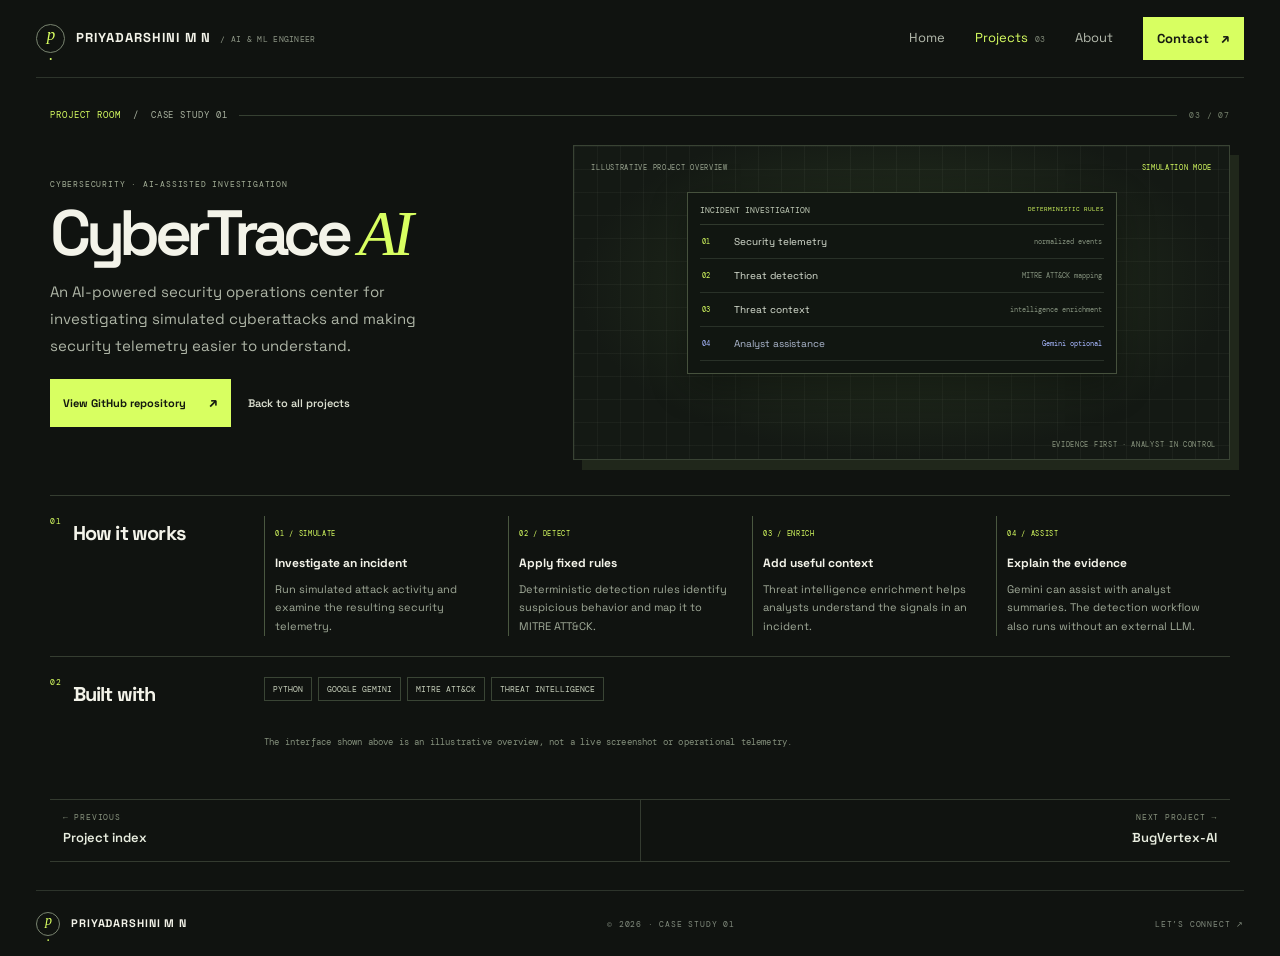
==== portfolio/cybertrace.html @ a996ba56 "Add personal portfolio and Pages workflow" ====
<!doctype html>
<html lang="en"><head><meta charset="utf-8"><meta name="viewport" content="width=device-width, initial-scale=1"><meta name="theme-color" content="#101310"><meta name="description" content="CyberTrace-AI project case study: deterministic threat detection, MITRE ATT&CK mapping, and analyst assistance by Priyadarshini M N."><title>CyberTrace-AI — Project Case Study</title><link rel="icon" type="image/svg+xml" href="favicon.svg"><link rel="preconnect" href="https://fonts.googleapis.com"><link rel="preconnect" href="https://fonts.gstatic.com" crossorigin><link href="https://fonts.googleapis.com/css2?family=DM+Mono:wght@400;500&family=Space+Grotesk:wght@400;500;600;700&display=swap" rel="stylesheet"><link rel="stylesheet" href="styles.css?v=8"><script src="script.js?v=6" defer></script></head>
<body data-page="cybertrace"><a class="skip-link" href="#main">Skip to content</a><header class="site-header"><a class="wordmark" href="index.html"><span class="wordmark-icon">p<span>.</span></span><span>PRIYADARSHINI M N<span class="wordmark-sub"> / AI &amp; ML ENGINEER</span></span></a><button class="menu-toggle" aria-label="Toggle navigation" aria-expanded="false" aria-controls="primary-navigation"><i></i><i></i></button><nav class="nav" id="primary-navigation" aria-label="Main navigation"><a href="index.html">Home</a><a href="projects.html" aria-current="page">Projects <span>03</span></a><a href="about.html">About</a><a href="contact.html" class="nav-cta">Contact <b>↗</b></a></nav></header>
<main id="main" class="shell case-shell"><div class="page-kicker"><a href="projects.html">PROJECT ROOM</a><span> / </span><span>CASE STUDY 01</span><span class="kicker-rule"></span><span class="page-position">03 / 07</span></div><section class="case-hero"><div class="case-heading"><div class="case-label">CYBERSECURITY · AI-ASSISTED INVESTIGATION</div><h1 class="page-title">CyberTrace <em>AI</em></h1><p class="case-lead">An AI-powered security operations center for investigating simulated cyberattacks and making security telemetry easier to understand.</p><div class="case-actions"><a class="button-primary" href="https://github.com/priyadarshini116/CyberTrace-AI" target="_blank" rel="noreferrer">View GitHub repository <span>↗</span></a><a class="text-link" href="projects.html">Back to all projects</a></div></div><div class="case-art cyber-art"><div class="art-topline"><span>ILLUSTRATIVE PROJECT OVERVIEW</span><b>SIMULATION MODE</b></div><div class="soc-card"><div class="soc-card-title"><span>INCIDENT INVESTIGATION</span><b>DETERMINISTIC RULES</b></div><div class="soc-event"><i>01</i><span>Security telemetry</span><small>normalized events</small></div><div class="soc-event"><i>02</i><span>Threat detection</span><small>MITRE ATT&amp;CK mapping</small></div><div class="soc-event"><i>03</i><span>Threat context</span><small>intelligence enrichment</small></div><div class="soc-event optional"><i>04</i><span>Analyst assistance</span><small>Gemini optional</small></div></div><div class="art-caption">EVIDENCE FIRST · ANALYST IN CONTROL</div></div></section>
<section class="case-info"><div class="case-section-title"><span>01</span><h2>How it works</h2></div><div class="workflow-grid"><article><b>01 / SIMULATE</b><h3>Investigate an incident</h3><p>Run simulated attack activity and examine the resulting security telemetry.</p></article><article><b>02 / DETECT</b><h3>Apply fixed rules</h3><p>Deterministic detection rules identify suspicious behavior and map it to MITRE ATT&amp;CK.</p></article><article><b>03 / ENRICH</b><h3>Add useful context</h3><p>Threat intelligence enrichment helps analysts understand the signals in an incident.</p></article><article><b>04 / ASSIST</b><h3>Explain the evidence</h3><p>Gemini can assist with analyst summaries. The detection workflow also runs without an external LLM.</p></article></div></section><section class="case-info case-bottom"><div class="case-section-title"><span>02</span><h2>Built with</h2></div><div class="case-tags"><span>PYTHON</span><span>GOOGLE GEMINI</span><span>MITRE ATT&amp;CK</span><span>THREAT INTELLIGENCE</span></div><p class="case-footnote">The interface shown above is an illustrative overview, not a live screenshot or operational telemetry.</p></section>
<nav class="page-turn" aria-label="Project navigation"><a href="projects.html"><span>← PREVIOUS</span><b>Project index</b></a><a href="bugvertex.html"><span>NEXT PROJECT →</span><b>BugVertex-AI</b></a></nav></main><footer class="site-footer"><a class="wordmark" href="index.html"><span class="wordmark-icon">p<span>.</span></span><span>PRIYADARSHINI M N</span></a><span>© <span data-year></span> · CASE STUDY 01</span><a href="contact.html">LET’S CONNECT ↗</a></footer></body></html>
---- portfolio/styles.css ----
:root{--bg:#101310;--panel:#171b17;--panel2:#1d241d;--ink:#f3f3e9;--muted:#a1a99a;--faint:#727a6c;--line:#2d342b;--acid:#d8ff61;--acid2:#b9e94a;--blue:#94aaff;--orange:#ff8058;--sans:'Space Grotesk',Arial,sans-serif;--mono:'DM Mono',monospace}*{box-sizing:border-box}html{scroll-behavior:smooth}body{margin:0;background:var(--bg);color:var(--ink);font-family:var(--sans);-webkit-font-smoothing:antialiased}a{color:inherit;text-decoration:none}button{font:inherit}.shell{width:min(1210px,calc(100% - 100px));margin:0 auto}.skip-link{position:absolute;top:-60px;left:14px;z-index:30;padding:10px 15px;background:var(--acid);color:#141910}.skip-link:focus{top:12px}.site-header{width:min(1320px,calc(100% - 72px));height:78px;margin:auto;display:flex;align-items:center;justify-content:space-between;border-bottom:1px solid var(--line);position:relative;z-index:10}.wordmark{display:flex;align-items:center;gap:11px;font-size:12px;font-weight:700;letter-spacing:.08em;white-space:nowrap}.wordmark-icon{height:29px;width:29px;display:grid;place-items:center;border:1px solid #78836f;border-radius:50%;font:italic 17px Georgia;color:var(--acid);letter-spacing:-.06em}.wordmark-icon span{color:var(--acid)}.wordmark-sub{font:8px var(--mono);color:#8e9786;letter-spacing:.04em;margin-left:4px}.nav{display:flex;align-items:center;gap:30px;font-size:11px;color:#b4baad}.nav>a:not(.nav-cta):hover,.nav>a[aria-current=page]:not(.nav-cta){color:var(--acid)}.nav a span{font:8px var(--mono);color:#818a79;margin-left:4px}.nav-cta{background:var(--acid);color:#171b12;padding:10px 14px;font-weight:700}.nav-cta b{font-size:14px;margin-left:9px}.menu-toggle{display:none}.home-screen{min-height:calc(100vh - 78px);display:flex;flex-direction:column}.hero{min-height:calc(100vh - 170px);position:relative;display:grid;grid-template-columns:.95fr 1.05fr;align-items:center;gap:50px;padding-top:34px;padding-bottom:45px}.hero-copy{position:relative;z-index:1}.status,.hero-meta,.console-top,.console-label,.console-bottom,.console-side,.scroll-cue,.page-kicker,.page-count,.project-label,.project-open,.site-footer>span,.site-footer>a:last-child,.panel-label,.featured-list-head,.featured-list>a>b,.featured-list>a i,.case-label,.art-topline,.art-caption,.case-section-title>span,.workflow-grid article>b,.page-position,.tile-top,.tile-art>span,.tile-tags,.meeting-flow span,.meeting-flow small,.record-head,.contact-card>a>span,.contact-location>span,.case-footnote,.attribution-note,.benchmark-callout span{font:8px var(--mono);letter-spacing:.1em}.status{display:flex;align-items:center;gap:9px;color:#b0b7a7}.status-light,.contact-card i{display:inline-block;width:7px;height:7px;border-radius:50%;background:var(--acid);box-shadow:0 0 12px #d8ff6190}.status-year{color:#84907c;margin-left:3px}.hero h1{font-size:clamp(67px,7vw,100px);line-height:.86;letter-spacing:-.095em;font-weight:600;margin:31px 0 23px}.hero h1 em,.page-title em{font-family:Georgia,serif;color:var(--acid);font-weight:400;letter-spacing:-.075em}.hero-summary{max-width:440px;color:#aeb4a8;font-size:13px;line-height:1.85;margin:0}.hero-summary strong{color:#eef0e7;font-weight:600}.hero-links{display:flex;align-items:center;gap:22px;margin-top:26px}.button-primary{display:inline-flex;align-items:center;justify-content:space-between;gap:23px;background:var(--acid);color:#151a10;font-size:10px;font-weight:700;padding:13px 16px;transition:transform .2s,background .2s}.button-primary:hover{transform:translateY(-2px);background:#e5ff9a}.button-primary span{font-size:14px}.link-arrow,.text-link{font-size:10px;color:#d9ddce;font-weight:600}.link-arrow span{color:var(--acid);margin-left:5px}.hero-meta{display:flex;align-items:center;gap:11px;margin-top:35px;color:#929b8c;font-size:8px}.meta-line{width:28px;height:1px;background:#46503f}.home-side{max-width:580px;width:100%;justify-self:end}.hero-console{height:330px;position:relative;background:var(--panel);border:1px solid #374033;box-shadow:12px 13px 0 #20271b;overflow:hidden}.console-top{height:36px;border-bottom:1px solid #323b2f;display:flex;justify-content:space-between;align-items:center;padding:0 13px;color:#83907a;font-size:7px}.console-top>span:first-child{display:flex;gap:5px}.console-top i{width:5px;height:5px;border-radius:50%;background:#606e54}.console-top i:first-child{background:var(--orange)}.console-top i:nth-child(2){background:#e4c45a}.console-body{padding:23px 23px 16px}.console-label{color:#8b9682;font-size:7px}.console-label span{float:right;color:var(--acid);font-size:7px}.console-title{font-size:22px;line-height:1.2;font-weight:600;letter-spacing:-.06em;margin-top:12px}.console-title em{font-family:Georgia,serif;font-weight:400;color:var(--acid)}.flow-map{display:flex;align-items:center;margin-top:24px}.flow-node{width:105px;height:76px;border:1px solid #3b4635;background:#1d241b;padding:9px;display:flex;flex-direction:column;justify-content:space-between}.flow-node>span:nth-child(2){font:7px var(--mono);color:#99a490}.flow-node b{font-size:9px;font-weight:500;color:#e9edde}.flow-index{font:7px var(--mono);color:#6b7762}.node-process{border-color:#8ca241;background:#2a311e}.node-process .flow-index,.node-process>span:nth-child(2){color:var(--acid)}.node-result{background:var(--acid);border-color:var(--acid)}.node-result .flow-index,.node-result>span:nth-child(2),.node-result b{color:#1b2411}.flow-connector{flex:1;height:1px;background:#4b5741;position:relative}.flow-connector:after{content:'›';position:absolute;right:-1px;top:-9px;font:17px var(--mono);color:var(--acid)}.flow-connector i{position:absolute;top:-2px;width:4px;height:4px;border-radius:50%;background:var(--acid);animation:travel 2s linear infinite}.flow-connector i:nth-child(2){animation-delay:.6s}.flow-connector i:nth-child(3){animation-delay:1.2s}@keyframes travel{from{left:0;opacity:0}20%{opacity:1}to{left:100%;opacity:0}}.console-bottom{border-top:1px solid #323b2f;margin-top:20px;padding-top:11px;display:flex;justify-content:space-between;color:#889380;font-size:6px}.console-side{position:absolute;right:4px;top:43%;writing-mode:vertical-rl;color:#67715f;font-size:6px}.featured-list{margin-top:20px;border-top:1px solid #374033}.featured-list-head{display:flex;justify-content:space-between;padding:10px 2px;color:#828c79;font-size:7px}.featured-list-head a{color:var(--acid)}.featured-list>a{display:grid;grid-template-columns:36px 1fr 20px;align-items:center;padding:8px 2px;border-top:1px solid #252d24;font-size:10px;color:#dfe4d7;transition:color .2s}.featured-list>a:hover{color:var(--acid)}.featured-list>a>b{font-size:7px;color:#8d987f}.featured-list>a i{font-style:normal;color:var(--acid);text-align:right}.scroll-cue{position:absolute;bottom:11px;left:0;color:#858d7e;font-size:7px;display:flex;align-items:center;gap:9px}.scroll-mark{display:grid;place-items:center;border:1px solid #495142;border-radius:50%;width:22px;height:22px;color:var(--acid);font-size:12px}.hero-deco{position:absolute;top:50px;right:0;color:#6d7963;font:8px var(--mono)}.home-bottom{min-height:48px;border-top:1px solid var(--line);display:flex;justify-content:space-between;align-items:center;color:#7f8978;font:7px var(--mono);letter-spacing:.1em}.home-bottom a{color:#e4ebd9;font:600 9px var(--sans);letter-spacing:0}.home-bottom b{color:var(--acid);margin-left:8px}
.page-shell,.case-shell{padding-top:41px;padding-bottom:28px}.page-kicker{display:flex;align-items:center;gap:12px;color:#aab3a1;font-size:8px}.page-kicker>span:first-child,.page-kicker a{color:var(--acid)}.kicker-rule{height:1px;background:#364032;flex:1}.page-position{color:#77836e}.page-heading-row{display:flex;align-items:end;justify-content:space-between;margin:25px 0 29px}.page-title{font-size:clamp(48px,6vw,73px);line-height:.92;letter-spacing:-.085em;font-weight:600;margin:0}.page-title em{color:#b4ce80}.page-intro{max-width:540px;color:#a2aa9b;font-size:12px;line-height:1.8;margin:15px 0 0}.page-count{border:1px solid #3b4535;padding:10px 15px;color:var(--acid);font-size:21px;text-align:center}.page-count small{font-size:6px;color:#929d88}.project-index{display:grid;grid-template-columns:repeat(3,1fr);gap:16px}.project-tile{border:1px solid #30382e;background:#151914;display:flex;flex-direction:column;transition:transform .2s,border-color .2s}.project-tile:hover{transform:translateY(-4px);border-color:#849c4d}.tile-top{display:flex;justify-content:space-between;padding:13px 14px;color:#9ca793;font-size:7px}.tile-top b{font:14px var(--sans);color:var(--acid)}.tile-art{height:145px;position:relative;overflow:hidden;margin:0 13px;background-color:#111713;border:1px solid #303a30;display:flex;align-items:center;justify-content:center}.tile-art:before{content:"";position:absolute;inset:0;background-image:linear-gradient(#e7efdb0a 1px,transparent 1px),linear-gradient(90deg,#e7efdb0a 1px,transparent 1px);background-size:22px 22px}.tile-art>span{position:absolute;bottom:9px;left:10px;color:#a1ac93;font-size:6px;line-height:1.6}.art-cyber{background-image:radial-gradient(ellipse at center,#344328 0,transparent 65%)}.tile-radar{width:100px;height:100px;border-radius:50%;border:1px solid #b0ce695c;background:repeating-radial-gradient(circle,transparent 0 17px,#b0ce6925 18px 19px);position:relative}.tile-radar:before,.tile-radar:after{content:"";position:absolute;background:#b0ce6940}.tile-radar:before{left:50%;height:100%;width:1px}.tile-radar:after{top:50%;width:100%;height:1px}.tile-radar i{position:absolute;width:5px;height:5px;background:var(--acid);border-radius:50%;box-shadow:0 0 9px var(--acid);left:67%;top:30%}.art-bug{background-image:radial-gradient(ellipse at center,#2c3732 0,transparent 70%)}.tile-code{z-index:1;width:66%;padding:12px;background:#111713;border:1px solid #495345;box-shadow:0 9px 25px #0006}.tile-code>span{font:6px var(--mono);color:#99a590}.tile-code>span b{color:var(--acid);font-weight:400}.tile-code code{display:block;margin-top:9px;font:9px/1.65 var(--mono);color:#ced7c6}.tile-code em{font-style:normal;color:var(--acid)}.art-meeting{background-image:radial-gradient(ellipse at center,#353422 0,transparent 70%)}.tile-wave{height:45px;display:flex;align-items:center;gap:4px;z-index:1}.tile-wave i{width:3px;height:16%;background:var(--acid);opacity:.8;border-radius:2px}.tile-wave i:nth-child(3n){height:65%}.tile-wave i:nth-child(4n){height:95%}.tile-wave i:nth-child(5n){height:45%}.tile-copy{padding:15px 15px 16px;flex:1}.tile-copy h2{font-size:20px;letter-spacing:-.07em;margin:0}.tile-copy h2 em{font:italic 400 1em Georgia;color:var(--acid)}.tile-copy p{font-size:9px;line-height:1.7;color:#9ea797;margin:8px 0 12px}.tile-tags{display:flex;flex-wrap:wrap;gap:5px}.tile-tags span{font:6px var(--mono);color:#c3cdb7;border:1px solid #3a4535;padding:5px 6px}.page-turn{display:grid;grid-template-columns:1fr 1fr;border-top:1px solid #343b30;border-bottom:1px solid #343b30;margin-top:30px}.page-turn>a{display:flex;flex-direction:column;gap:5px;padding:12px 13px}.page-turn>a+ a{border-left:1px solid #343b30;align-items:flex-end;text-align:right}.page-turn span{font:7px var(--mono);letter-spacing:.1em;color:#88937e}.page-turn b{font-size:11px;font-weight:600;color:#e8eddf}.page-turn>a:hover b{color:var(--acid)}
.case-shell{padding-top:31px}.case-hero{display:grid;grid-template-columns:.84fr 1.16fr;gap:48px;align-items:center;padding:24px 0 35px}.case-heading{padding:5px 0}.case-label{font-size:7px;color:#a4af97;line-height:1.6}.case-heading .page-title{margin-top:13px;font-size:clamp(42px,5vw,64px)}.case-heading .page-title em{color:var(--acid)}.case-lead{max-width:430px;color:#aeb5a6;font-size:12px;line-height:1.85;margin:15px 0 20px}.case-actions{display:flex;align-items:center;gap:17px;flex-wrap:wrap}.case-actions .button-primary{font-size:9px;padding:12px 13px}.text-link{font-size:9px}.text-link:hover{color:var(--acid)}.case-art{height:315px;position:relative;border:1px solid #394334;box-shadow:9px 10px 0 #20271b;padding:17px;background-color:#141914;overflow:hidden}.case-art:before{content:"";position:absolute;inset:0;background-image:linear-gradient(#e7efdb0a 1px,transparent 1px),linear-gradient(90deg,#e7efdb0a 1px,transparent 1px);background-size:23px 23px}.cyber-art{background-image:radial-gradient(ellipse at 50% 45%,#293721 0,transparent 70%)}.bug-art{background-image:radial-gradient(ellipse at 50% 45%,#21332d 0,transparent 70%)}.meeting-art{background-image:radial-gradient(ellipse at 50% 45%,#353422 0,transparent 70%)}.art-topline{position:relative;z-index:1;display:flex;justify-content:space-between;color:#9ba691;font-size:6px}.art-topline b{font-weight:400;color:var(--acid)}.soc-card,.patch-card,.meeting-record{z-index:1;position:relative;width:min(430px,90%);margin:20px auto 0;background:#111611;border:1px solid #46513d;padding:12px;box-shadow:0 12px 35px #0005}.soc-card-title{display:flex;justify-content:space-between;border-bottom:1px solid #30392d;padding:0 0 9px;font:7px var(--mono);color:#bec8b5}.soc-card-title b{font-weight:400;color:var(--acid);font-size:6px}.soc-event{display:grid;grid-template-columns:25px 1fr auto;align-items:center;gap:7px;padding:8px 2px;border-bottom:1px solid #293128;font-size:8px;color:#dce3d5}.soc-event i{font:7px var(--mono);color:var(--acid);font-style:normal}.soc-event small{font:6px var(--mono);color:#84917d}.soc-event.optional{color:#afbad1}.soc-event.optional i{color:#a7b7ff}.soc-event.optional small{color:#a7b7ff}.art-caption{position:absolute;bottom:10px;right:13px;color:#8b9780;font-size:6px}.patch-card{margin-top:17px;padding:12px 14px}.patch-card-head{display:flex;justify-content:space-between;border-bottom:1px solid #333e34;padding-bottom:8px;font:6px var(--mono);color:#b9c4b2}.patch-card-head span+span{color:#889583}.repair-step{display:grid;grid-template-columns:32px 1fr 20px;align-items:center;border-bottom:1px solid #2e382f;padding:8px 2px;font-size:8px;color:#dce5d8}.repair-step>b{font:7px var(--mono);color:#8d9b83}.repair-step i{font-style:normal;color:#a5b3c8;text-align:right}.repair-step.checked i{color:var(--acid)}.test-note{padding-top:9px;font:6px var(--mono);letter-spacing:.08em;color:var(--acid)}.meeting-flow{position:relative;z-index:1;display:grid;grid-template-columns:1fr 20px 1fr 20px 1fr;align-items:center;gap:4px;margin:38px 0 15px}.meeting-input,.meeting-output{min-height:67px;display:flex;flex-direction:column;justify-content:center;gap:5px;padding:8px;border:1px solid #46513d;background:#171d16}.meeting-flow span{font-size:5px;color:#a5b392}.meeting-flow b{font-size:8px;font-weight:600;color:#e8edde}.meeting-flow small{font-size:5px;color:#829078;letter-spacing:0}.meeting-output.highlight{background:var(--acid);border-color:var(--acid)}.meeting-output.highlight span,.meeting-output.highlight b,.meeting-output.highlight small{color:#202813}.flow-arrow{color:var(--acid);text-align:center}.meeting-record{margin:0 auto;padding:10px 12px}.record-head{display:flex;justify-content:space-between;font-size:6px;color:#9ea990}.record-head b{font-weight:400;color:var(--acid)}.meeting-record p{margin:7px 0 0;padding-top:6px;border-top:1px solid #2d352a;font-size:7px;color:#d4ddcb}
.case-info{display:grid;grid-template-columns:190px 1fr;gap:24px;border-top:1px solid #353d31;padding:20px 0}.case-section-title{display:flex;gap:11px;align-items:flex-start}.case-section-title>span{color:var(--acid);font-size:8px}.case-section-title h2{margin:0;font-size:17px;letter-spacing:-.04em}.workflow-grid{display:grid;grid-template-columns:repeat(4,1fr);gap:10px}.workflow-grid article{border-left:1px solid #4a5740;padding:1px 10px 0}.workflow-grid article>b{font-size:6px;color:var(--acid)}.workflow-grid h3{font-size:10px;margin:9px 0 6px}.workflow-grid p{font-size:8px;line-height:1.65;color:#a0aa98;margin:0}.case-bottom{align-items:start}.case-tags{display:flex;gap:6px;flex-wrap:wrap}.case-tags span{border:1px solid #3a4535;padding:6px 8px;font:7px var(--mono);color:#c6cfba}.case-footnote,.attribution-note{grid-column:2;color:#84907c;font-size:7px;line-height:1.6;letter-spacing:.02em;margin:0}.benchmark-callout{display:flex;align-items:center;gap:14px;grid-column:2}.benchmark-callout strong{font-size:28px;letter-spacing:-.08em;color:var(--acid)}.benchmark-callout span{color:#a6b09c;font-size:7px;line-height:1.6;max-width:180px}.attribution-note{margin-top:2px}.case-bottom .project-open{grid-column:2;margin-top:2px}.case-bottom .project-open b{color:var(--acid)}
.about-page-top{display:grid;grid-template-columns:1fr 230px;gap:50px;align-items:end;padding:30px 0 25px}.about-page-top .page-title{font-size:clamp(43px,5.4vw,66px)}.about-aside{border-left:1px solid #66784a;padding:8px 0 8px 17px;display:flex;flex-direction:column;gap:7px}.about-aside span,.about-aside small{font:7px var(--mono);color:#9ca894;letter-spacing:.1em}.about-aside b{font-size:15px;line-height:1.2}.about-panels{display:grid;grid-template-columns:1.15fr .85fr;gap:16px}.info-panel,.toolkit-panel{background:#151a15;border:1px solid #30392e;padding:17px}.panel-label{color:var(--acid);font-size:7px}.education-row{display:grid;grid-template-columns:76px 1fr;gap:11px;border-top:1px solid #30392e;padding:13px 0 3px;margin-top:12px}.education-row>span{font:7px var(--mono);color:#a4b08e}.education-row h2{font-size:10px;margin:0 0 5px}.education-row p{font-size:8px;color:#9ca695;margin:0;line-height:1.6}.education-row b{display:inline-block;margin-top:7px;font:7px var(--mono);color:var(--acid)}.credentials-panel ul{list-style:none;margin:8px 0 0;padding:0}.credentials-panel li{border-top:1px solid #30392e;padding:8px 0;font-size:8px;color:#c2cbb8}.leadership-label{margin-top:14px}.toolkit-panel{margin-top:15px}.toolkit-grid{display:grid;grid-template-columns:repeat(3,1fr);gap:12px;margin-top:11px}.toolkit-grid article{border-top:1px solid #3a4434;padding-top:8px}.toolkit-grid h2{font-size:9px;margin:0 0 4px}.toolkit-grid p{font-size:7px;line-height:1.65;color:#a5ae9d;margin:0}
.contact-page{min-height:calc(100vh - 149px);padding-top:41px;display:flex;flex-direction:column}.contact-page-grid{display:grid;grid-template-columns:1fr .72fr;gap:10%;align-items:center;flex:1;padding:35px 0}.contact-page .page-title{font-size:clamp(54px,7vw,87px)}.contact-page .page-intro{max-width:440px;margin:20px 0 21px}.contact-card{border:1px solid #394334;background:#151a15;padding:18px;box-shadow:8px 9px 0 #20271b}.contact-card>a{display:grid;grid-template-columns:62px 1fr 16px;align-items:center;gap:10px;border-top:1px solid #343d31;padding:15px 0}.contact-card>a:first-of-type{margin-top:10px}.contact-card>a>span,.contact-location>span{font-size:6px;color:#a1ad93}.contact-card>a>b,.contact-location>b{font-size:9px;font-weight:500;color:#e7eddd;overflow-wrap:anywhere}.contact-card>a i{font:12px var(--sans);color:var(--acid);background:none;box-shadow:none;text-align:right}.contact-card>a:hover b{color:var(--acid)}.contact-location{border-top:1px solid #343d31;padding-top:14px;display:flex;justify-content:space-between;align-items:center}.contact-page .page-turn{margin-bottom:25px}
.site-footer{height:66px;border-top:1px solid var(--line);width:min(1320px,calc(100% - 72px));margin:0 auto;display:flex;align-items:center;justify-content:space-between}.site-footer .wordmark{font-size:10px}.site-footer .wordmark-icon{width:24px;height:24px;font-size:14px}.site-footer>span,.site-footer>a:last-child{font-size:7px;color:#818b7d}.site-footer>a:last-child:hover{color:var(--acid)}
@media(max-width:900px){.shell{width:calc(100% - 58px)}.hero{gap:27px;grid-template-columns:.9fr 1.1fr}.hero h1{font-size:clamp(61px,8vw,80px)}.hero-console{height:306px}.console-body{padding:20px 17px 14px}.flow-node{width:82px;height:73px}.project-index{grid-template-columns:1fr 1fr}.project-tile:last-child{grid-column:1/-1}.case-hero{gap:25px;grid-template-columns:.9fr 1.1fr}.case-art{height:300px;padding:13px}.case-info{grid-template-columns:155px 1fr;gap:15px}.workflow-grid{grid-template-columns:1fr 1fr;row-gap:16px}.about-page-top{grid-template-columns:1fr 180px;gap:25px}}
@media(max-width:620px){.shell{width:calc(100% - 38px)}.site-header{width:calc(100% - 38px);height:68px}.wordmark{font-size:10px}.wordmark-sub{display:none}.menu-toggle{display:flex;flex-direction:column;gap:5px;background:none;border:0;padding:10px}.menu-toggle i{width:20px;height:1px;background:#e8ecdf}.nav{display:none;position:absolute;top:67px;left:-19px;right:-19px;z-index:10;background:#151914;padding:17px 20px 20px;border-bottom:1px solid var(--line);flex-direction:column;gap:17px;align-items:stretch}.nav.open{display:flex}.nav-cta{text-align:center}.home-screen{min-height:unset}.hero{display:flex;flex-direction:column;align-items:stretch;padding-top:49px;padding-bottom:56px;gap:0;min-height:unset}.status{font-size:6px;gap:6px}.status-year{margin-left:auto}.hero h1{font-size:clamp(58px,14vw,78px);margin:25px 0 18px}.hero-summary{font-size:12px}.hero-links{align-items:flex-start;flex-direction:column;gap:15px;margin-top:21px}.hero-meta{margin-top:23px;gap:8px;font-size:6px}.meta-line{width:17px}.home-side{margin-top:35px}.hero-console{height:298px;box-shadow:6px 7px 0 #20271b}.console-body{padding:20px 13px 13px}.console-title{font-size:19px}.flow-map{margin-top:23px}.flow-node{width:74px;height:72px;padding:7px}.flow-node b{font-size:7px}.flow-node>span:nth-child(2){font-size:6px}.flow-index{font-size:6px}.console-bottom{font-size:5px;margin-top:18px}.console-side{right:2px}.featured-list{margin-top:17px}.featured-list>a{font-size:9px}.scroll-cue{bottom:13px}.hero-deco{top:16px}.home-bottom{min-height:56px;gap:8px;font-size:5px}.home-bottom a{font-size:8px}.page-shell,.case-shell{padding-top:28px;padding-bottom:19px}.page-kicker{font-size:6px;gap:7px}.page-heading-row{margin:22px 0}.page-title{font-size:54px}.page-intro{font-size:10px}.page-count{font-size:17px;padding:8px}.page-count small{font-size:5px}.project-index{grid-template-columns:1fr;gap:12px}.project-tile:last-child{grid-column:auto}.tile-art{height:140px}.tile-copy{padding:13px}.tile-copy h2{font-size:18px}.tile-copy p{font-size:8px}.page-turn{margin-top:22px}.page-turn>a{padding:11px 9px}.page-turn span{font-size:6px}.page-turn b{font-size:9px}.case-shell{padding-top:24px}.case-hero{grid-template-columns:1fr;gap:22px;padding:20px 0 25px}.case-heading .page-title{font-size:52px}.case-heading .page-title em{color:var(--acid)}.case-lead{font-size:11px;margin:11px 0 15px}.case-actions{gap:12px}.case-actions .button-primary{font-size:8px;padding:11px}.case-art{height:282px;box-shadow:5px 6px 0 #20271b}.soc-card{width:96%;margin-top:20px;padding:9px}.soc-event{grid-template-columns:22px 1fr;gap:5px;padding:7px 2px;font-size:7px}.soc-event small{grid-column:2;font-size:5px}.patch-card{width:96%;margin-top:19px;padding:10px}.meeting-flow{grid-template-columns:1fr 12px 1fr 12px 1fr;gap:2px;margin:38px 0 14px}.meeting-input,.meeting-output{min-height:61px;padding:6px}.meeting-flow span{font-size:4px}.meeting-flow b{font-size:6px}.meeting-flow small{font-size:4px}.meeting-record{width:96%;padding:8px}.meeting-record p{font-size:6px}.case-info{grid-template-columns:1fr;gap:13px;padding:16px 0}.case-section-title h2{font-size:15px}.workflow-grid{gap:12px 7px}.workflow-grid article{padding-left:8px}.workflow-grid article>b{font-size:5px}.workflow-grid h3{font-size:8px}.workflow-grid p{font-size:7px}.case-tags{gap:5px}.case-tags span{font-size:6px;padding:5px 6px}.case-footnote,.attribution-note,.benchmark-callout{grid-column:1}.benchmark-callout strong{font-size:24px}.case-bottom .project-open{grid-column:1}.about-page-top{display:block;padding:24px 0 19px}.about-page-top .page-title{font-size:43px}.about-page-top .page-intro{font-size:10px}.about-aside{margin-top:17px;padding:5px 0 5px 12px;gap:5px}.about-aside b{font-size:13px}.about-panels{grid-template-columns:1fr;gap:11px}.info-panel,.toolkit-panel{padding:14px}.education-row{grid-template-columns:69px 1fr}.education-row h2{font-size:9px}.education-row p{font-size:7px}.credentials-panel li{font-size:7px}.toolkit-grid{grid-template-columns:1fr 1fr;gap:10px}.toolkit-grid h2{font-size:8px}.toolkit-grid p{font-size:6px}.contact-page{min-height:calc(100vh - 132px);padding-top:27px}.contact-page-grid{grid-template-columns:1fr;gap:27px;padding:28px 0}.contact-page .page-title{font-size:57px}.contact-page .page-intro{font-size:10px;margin:14px 0 17px}.contact-card{padding:14px;box-shadow:5px 6px 0 #20271b}.contact-card>a{grid-template-columns:48px 1fr 12px;padding:12px 0}.contact-card>a>b{font-size:8px}.contact-location>b{font-size:8px}.contact-page .page-turn{margin-bottom:15px}.site-footer{width:calc(100% - 38px);height:60px}.site-footer .wordmark{font-size:8px;gap:6px}.site-footer .wordmark-icon{width:21px;height:21px;font-size:12px}.site-footer>span{display:none}.site-footer>a:last-child{font-size:6px}}
@media(prefers-reduced-motion:reduce){html{scroll-behavior:auto}.flow-connector i{animation:none}*,*::before,*::after{transition-duration:.01ms!important}}
.contact-buttons{display:flex;align-items:center;gap:18px;flex-wrap:wrap}.contact-buttons .text-link{font-size:9px}@media(max-width:620px){.contact-buttons{gap:12px}}

/* Readable type scale: preserve the visual system while making content easier to scan. */
body{font-size:16px;line-height:1.7}
.wordmark{font-size:13px}
.nav{font-size:13px}
.status{font-size:9px}
.hero-summary{font-size:16px;line-height:1.8}
.button-primary{font-size:12px}
.link-arrow,.text-link{font-size:12px}
.hero-meta{font-size:9px}
.console-top{font-size:8px}
.console-label{font-size:8px}
.console-title{font-size:24px}
.console-bottom{font-size:8px}
.console-side{font-size:7px}
.featured-list-head{font-size:8px}
.featured-list>a{font-size:12px}
.page-kicker{font-size:9px}
.page-title{font-size:clamp(52px,6vw,76px)}
.page-intro{font-size:15px;line-height:1.8}
.page-count{font-size:25px}
.page-count small{font-size:8px}
.tile-top{font-size:8px}
.tile-art>span{font-size:7px}
.tile-copy h2{font-size:22px}
.tile-copy p{font-size:12px;line-height:1.7}
.tile-tags span{font-size:7px}
.page-turn span{font-size:8px}
.page-turn b{font-size:13px}
.case-label{font-size:8px}
.case-heading .page-title{font-size:clamp(48px,5vw,67px)}
.case-lead{font-size:15px;line-height:1.8}
.case-actions .button-primary{font-size:11px}
.case-actions .text-link{font-size:11px}
.art-topline{font-size:7px}
.soc-card-title{font-size:8px}
.soc-event{font-size:10px}
.soc-event small{font-size:7px}
.art-caption{font-size:7px}
.patch-card-head{font-size:7px}
.repair-step{font-size:10px}
.test-note{font-size:7px}
.meeting-flow span{font-size:6px}
.meeting-flow b{font-size:10px}
.meeting-flow small{font-size:6px}
.record-head{font-size:7px}
.meeting-record p{font-size:9px}
.case-section-title h2{font-size:20px}
.workflow-grid article>b{font-size:7px}
.workflow-grid h3{font-size:12px}
.workflow-grid p{font-size:11px;line-height:1.7}
.case-tags span{font-size:8px}
.case-footnote,.attribution-note{font-size:9px}
.benchmark-callout span{font-size:9px}
.education-row>span{font-size:8px}
.education-row h2{font-size:12px}
.education-row p{font-size:10px}
.education-row b{font-size:8px}
.credentials-panel li{font-size:10px}
.toolkit-grid h2{font-size:11px}
.toolkit-grid p{font-size:10px;line-height:1.7}
.about-aside span,.about-aside small{font-size:8px}
.contact-card>a>span,.contact-location>span{font-size:7px}
.contact-card>a>b,.contact-location>b{font-size:11px}
.contact-buttons .text-link{font-size:11px}
.site-footer .wordmark{font-size:11px}
.site-footer>span,.site-footer>a:last-child{font-size:8px}
@media(max-width:900px){.nav{font-size:12px}.hero-summary{font-size:15px}.tile-copy p{font-size:11px}.case-lead{font-size:14px}.workflow-grid p{font-size:10px}.toolkit-grid p{font-size:9px}}
@media(max-width:620px){
  body{font-size:15px}
  .nav{font-size:15px}
  .status{font-size:8px}
  .hero-summary{font-size:15px}
  .button-primary,.link-arrow,.text-link{font-size:11px}
  .hero-meta{font-size:8px}
  .featured-list>a{font-size:11px}
  .page-kicker{font-size:8px}
  .page-title{font-size:54px}
  .page-intro{font-size:13px}
  .page-count{font-size:21px}
  .page-count small{font-size:7px}
  .tile-top{font-size:8px}
  .tile-copy h2{font-size:21px}
  .tile-copy p{font-size:11px}
  .tile-tags span{font-size:7px}
  .page-turn span{font-size:7px}
  .page-turn b{font-size:11px}
  .case-label{font-size:8px}
  .case-heading .page-title{font-size:52px}
  .case-lead{font-size:13px}
  .case-actions .button-primary,.case-actions .text-link{font-size:10px}
  .soc-event{font-size:9px}
  .soc-event small{font-size:7px}
  .case-section-title h2{font-size:18px}
  .workflow-grid article>b{font-size:7px}
  .workflow-grid h3{font-size:11px}
  .workflow-grid p{font-size:10px}
  .case-tags span{font-size:7px}
  .case-footnote,.attribution-note{font-size:9px}
  .about-page-top .page-title{font-size:43px}
  .about-page-top .page-intro{font-size:12px}
  .about-aside span,.about-aside small{font-size:7px}
  .about-aside b{font-size:14px}
  .education-row h2{font-size:11px}
  .education-row p{font-size:9px}
  .credentials-panel li{font-size:9px}
  .toolkit-grid h2{font-size:9px}
  .toolkit-grid p{font-size:8px}
  .contact-page .page-title{font-size:57px}
  .contact-page .page-intro{font-size:13px}
  .contact-card>a>span,.contact-location>span{font-size:7px}
  .contact-card>a>b,.contact-location>b{font-size:10px}
  .contact-buttons .text-link{font-size:10px}
  .site-footer .wordmark{font-size:9px}
  .site-footer>a:last-child{font-size:7px}
}
.interests-panel{margin-top:15px;padding:17px;border:1px solid #30392e;background:#151a15}.interests-panel>h2{margin:8px 0 13px;font-size:19px;letter-spacing:-.04em}.interests-grid{display:grid;grid-template-columns:repeat(3,1fr);gap:12px}.interests-grid article{padding:10px 12px;border-left:1px solid #53633f;background:#111611}.interests-grid article>span{font:8px var(--mono);letter-spacing:.08em;color:var(--acid)}.interests-grid h3{font-size:13px;margin:6px 0 4px}.interests-grid p{font-size:11px;line-height:1.65;color:#a5ae9d;margin:0}@media(max-width:620px){.interests-panel{padding:14px}.interests-panel>h2{font-size:17px}.interests-grid{grid-template-columns:1fr;gap:8px}.interests-grid article{padding:9px 10px}.interests-grid article>span{font-size:7px}.interests-grid h3{font-size:12px}.interests-grid p{font-size:10px}}
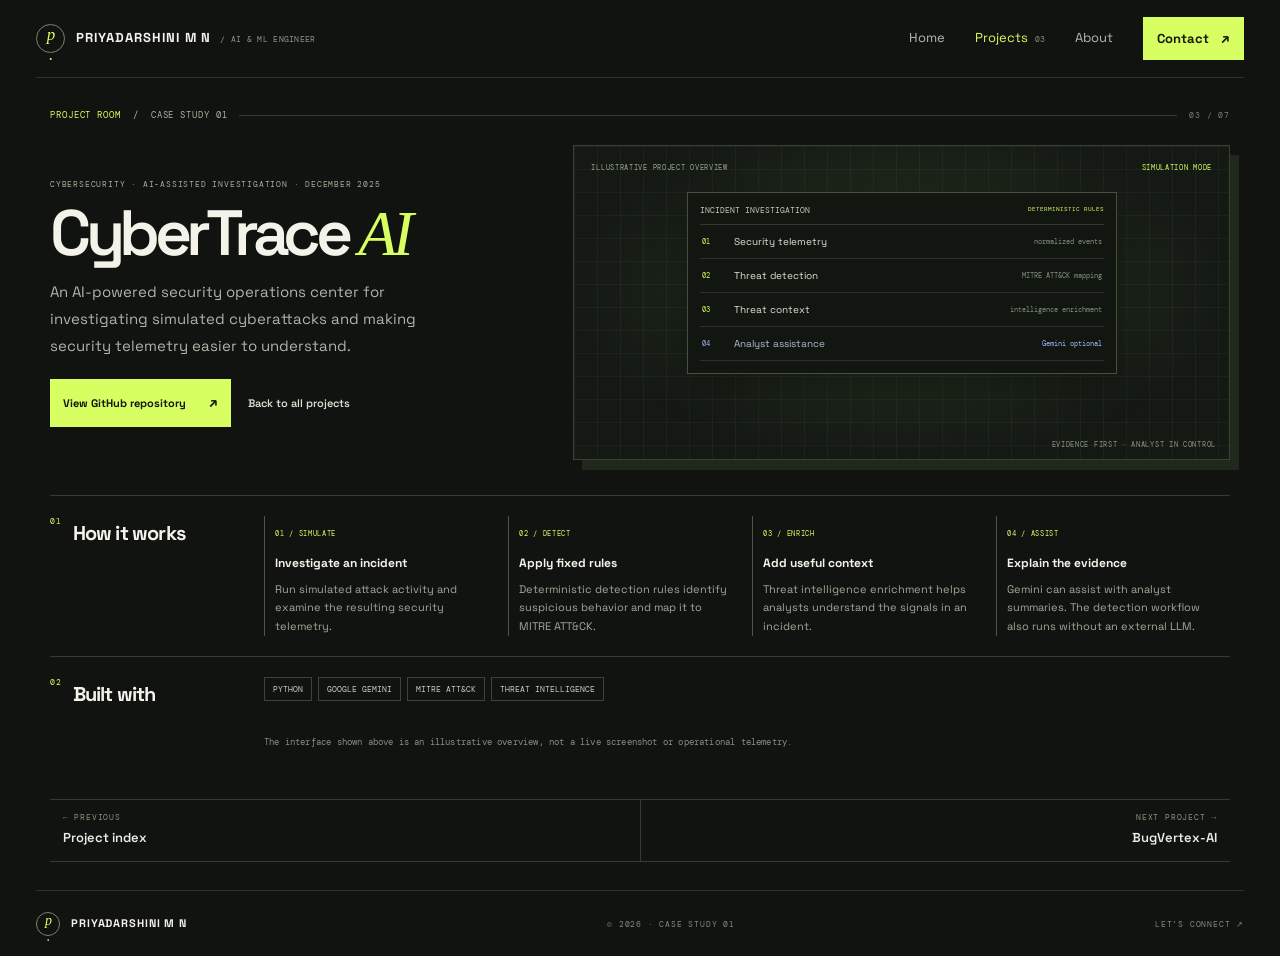
==== commit 70d68804: "Add project dates to portfolio" ====
--- a/portfolio/cybertrace.html
+++ b/portfolio/cybertrace.html
@@ -1,6 +1,6 @@
 <!doctype html>
 <html lang="en"><head><meta charset="utf-8"><meta name="viewport" content="width=device-width, initial-scale=1"><meta name="theme-color" content="#101310"><meta name="description" content="CyberTrace-AI project case study: deterministic threat detection, MITRE ATT&CK mapping, and analyst assistance by Priyadarshini M N."><title>CyberTrace-AI — Project Case Study</title><link rel="icon" type="image/svg+xml" href="favicon.svg"><link rel="preconnect" href="https://fonts.googleapis.com"><link rel="preconnect" href="https://fonts.gstatic.com" crossorigin><link href="https://fonts.googleapis.com/css2?family=DM+Mono:wght@400;500&family=Space+Grotesk:wght@400;500;600;700&display=swap" rel="stylesheet"><link rel="stylesheet" href="styles.css?v=8"><script src="script.js?v=6" defer></script></head>
 <body data-page="cybertrace"><a class="skip-link" href="#main">Skip to content</a><header class="site-header"><a class="wordmark" href="index.html"><span class="wordmark-icon">p<span>.</span></span><span>PRIYADARSHINI M N<span class="wordmark-sub"> / AI &amp; ML ENGINEER</span></span></a><button class="menu-toggle" aria-label="Toggle navigation" aria-expanded="false" aria-controls="primary-navigation"><i></i><i></i></button><nav class="nav" id="primary-navigation" aria-label="Main navigation"><a href="index.html">Home</a><a href="projects.html" aria-current="page">Projects <span>03</span></a><a href="about.html">About</a><a href="contact.html" class="nav-cta">Contact <b>↗</b></a></nav></header>
-<main id="main" class="shell case-shell"><div class="page-kicker"><a href="projects.html">PROJECT ROOM</a><span> / </span><span>CASE STUDY 01</span><span class="kicker-rule"></span><span class="page-position">03 / 07</span></div><section class="case-hero"><div class="case-heading"><div class="case-label">CYBERSECURITY · AI-ASSISTED INVESTIGATION</div><h1 class="page-title">CyberTrace <em>AI</em></h1><p class="case-lead">An AI-powered security operations center for investigating simulated cyberattacks and making security telemetry easier to understand.</p><div class="case-actions"><a class="button-primary" href="https://github.com/priyadarshini116/CyberTrace-AI" target="_blank" rel="noreferrer">View GitHub repository <span>↗</span></a><a class="text-link" href="projects.html">Back to all projects</a></div></div><div class="case-art cyber-art"><div class="art-topline"><span>ILLUSTRATIVE PROJECT OVERVIEW</span><b>SIMULATION MODE</b></div><div class="soc-card"><div class="soc-card-title"><span>INCIDENT INVESTIGATION</span><b>DETERMINISTIC RULES</b></div><div class="soc-event"><i>01</i><span>Security telemetry</span><small>normalized events</small></div><div class="soc-event"><i>02</i><span>Threat detection</span><small>MITRE ATT&amp;CK mapping</small></div><div class="soc-event"><i>03</i><span>Threat context</span><small>intelligence enrichment</small></div><div class="soc-event optional"><i>04</i><span>Analyst assistance</span><small>Gemini optional</small></div></div><div class="art-caption">EVIDENCE FIRST · ANALYST IN CONTROL</div></div></section>
+<main id="main" class="shell case-shell"><div class="page-kicker"><a href="projects.html">PROJECT ROOM</a><span> / </span><span>CASE STUDY 01</span><span class="kicker-rule"></span><span class="page-position">03 / 07</span></div><section class="case-hero"><div class="case-heading"><div class="case-label">CYBERSECURITY · AI-ASSISTED INVESTIGATION · DECEMBER 2025</div><h1 class="page-title">CyberTrace <em>AI</em></h1><p class="case-lead">An AI-powered security operations center for investigating simulated cyberattacks and making security telemetry easier to understand.</p><div class="case-actions"><a class="button-primary" href="https://github.com/priyadarshini116/CyberTrace-AI" target="_blank" rel="noreferrer">View GitHub repository <span>↗</span></a><a class="text-link" href="projects.html">Back to all projects</a></div></div><div class="case-art cyber-art"><div class="art-topline"><span>ILLUSTRATIVE PROJECT OVERVIEW</span><b>SIMULATION MODE</b></div><div class="soc-card"><div class="soc-card-title"><span>INCIDENT INVESTIGATION</span><b>DETERMINISTIC RULES</b></div><div class="soc-event"><i>01</i><span>Security telemetry</span><small>normalized events</small></div><div class="soc-event"><i>02</i><span>Threat detection</span><small>MITRE ATT&amp;CK mapping</small></div><div class="soc-event"><i>03</i><span>Threat context</span><small>intelligence enrichment</small></div><div class="soc-event optional"><i>04</i><span>Analyst assistance</span><small>Gemini optional</small></div></div><div class="art-caption">EVIDENCE FIRST · ANALYST IN CONTROL</div></div></section>
 <section class="case-info"><div class="case-section-title"><span>01</span><h2>How it works</h2></div><div class="workflow-grid"><article><b>01 / SIMULATE</b><h3>Investigate an incident</h3><p>Run simulated attack activity and examine the resulting security telemetry.</p></article><article><b>02 / DETECT</b><h3>Apply fixed rules</h3><p>Deterministic detection rules identify suspicious behavior and map it to MITRE ATT&amp;CK.</p></article><article><b>03 / ENRICH</b><h3>Add useful context</h3><p>Threat intelligence enrichment helps analysts understand the signals in an incident.</p></article><article><b>04 / ASSIST</b><h3>Explain the evidence</h3><p>Gemini can assist with analyst summaries. The detection workflow also runs without an external LLM.</p></article></div></section><section class="case-info case-bottom"><div class="case-section-title"><span>02</span><h2>Built with</h2></div><div class="case-tags"><span>PYTHON</span><span>GOOGLE GEMINI</span><span>MITRE ATT&amp;CK</span><span>THREAT INTELLIGENCE</span></div><p class="case-footnote">The interface shown above is an illustrative overview, not a live screenshot or operational telemetry.</p></section>
 <nav class="page-turn" aria-label="Project navigation"><a href="projects.html"><span>← PREVIOUS</span><b>Project index</b></a><a href="bugvertex.html"><span>NEXT PROJECT →</span><b>BugVertex-AI</b></a></nav></main><footer class="site-footer"><a class="wordmark" href="index.html"><span class="wordmark-icon">p<span>.</span></span><span>PRIYADARSHINI M N</span></a><span>© <span data-year></span> · CASE STUDY 01</span><a href="contact.html">LET’S CONNECT ↗</a></footer></body></html>
